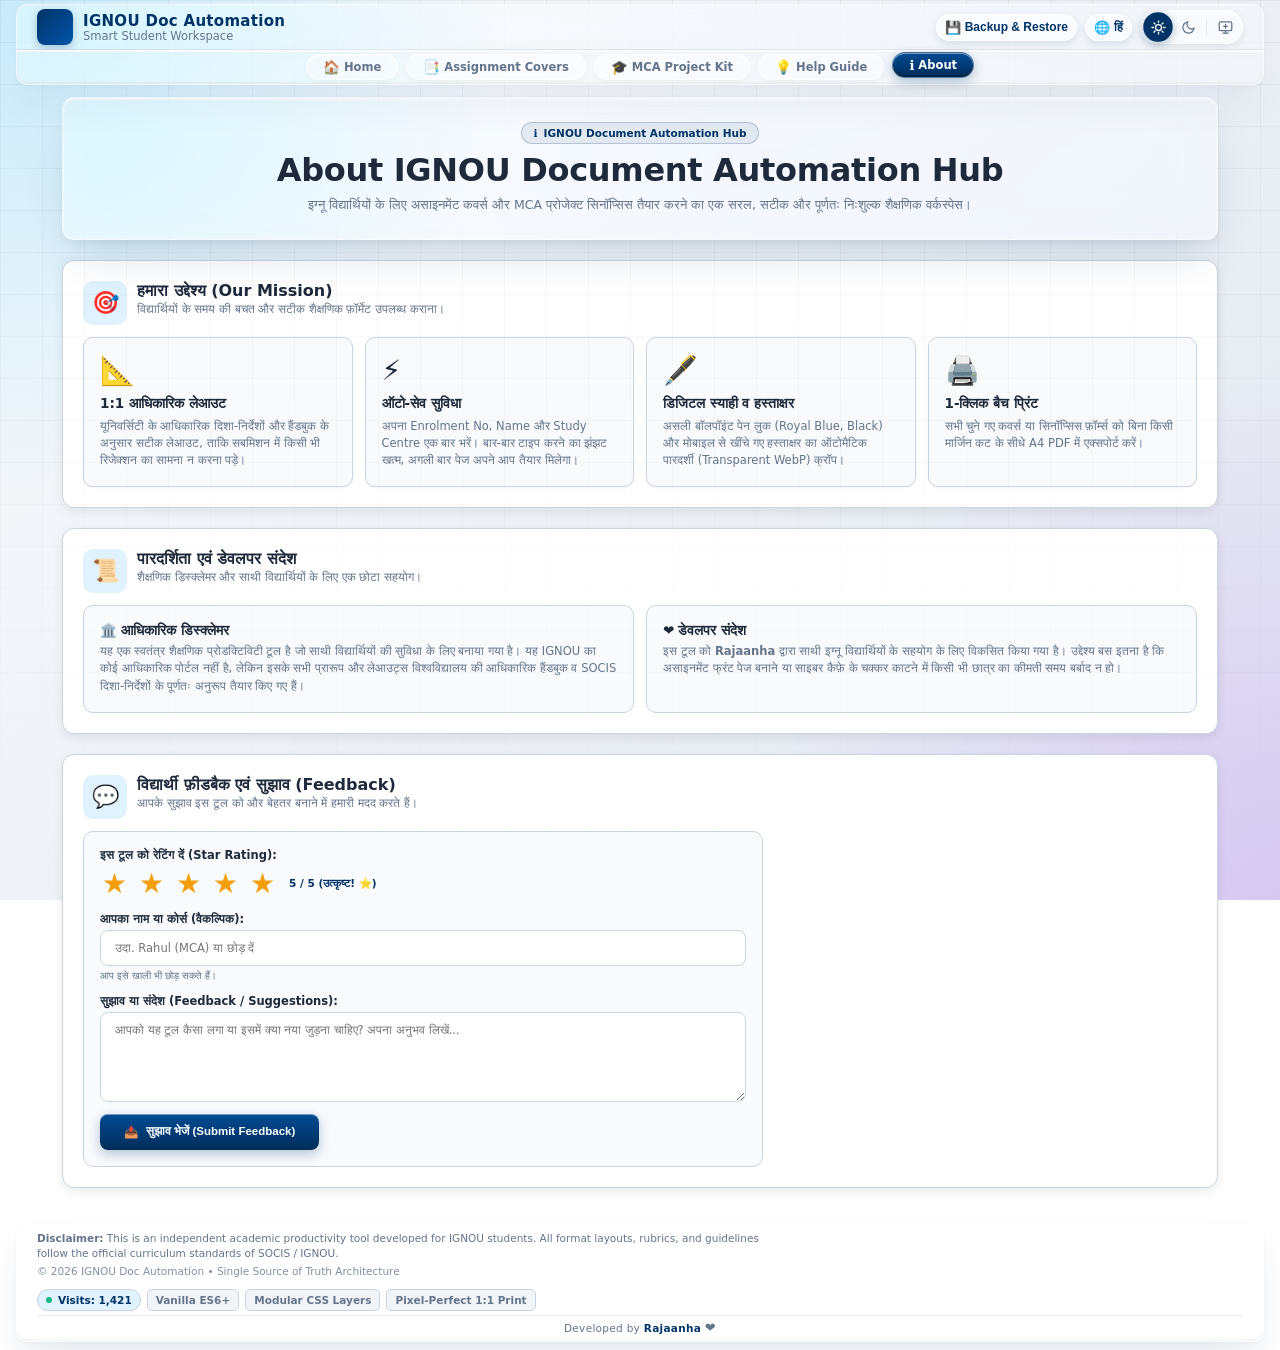
==== app/about.html @ 2e5c44c4 "add sinopsis templates ," ====
<!doctype html>
<html lang="hi" data-theme="light">
	<head>
		<meta charset="UTF-8" />
		<meta name="viewport" content="width=device-width, initial-scale=1.0" />
		<title>About - IGNOU Document Automation Hub</title>
		<link rel="stylesheet" href="./css/about.css" />
		<script type="module" src="./js/shared/header.component.js"></script>
		<script type="module" src="./js/shared/footer.component.js"></script>
		<script type="module" src="./js/about/about.js"></script>
	</head>
	<body>
		<!-- Global Shared Application Navigation Header -->
		<ignou-header active-page="about"></ignou-header>

		<!-- Main About Page Layout -->
		<main class="about-page-container">
			<!-- Hero Zone -->
			<header class="about-hero-zone">
				<span class="hero-badge">
					<span>ℹ️</span> <span>IGNOU Document Automation Hub</span>
				</span>
				<h1 class="hero-title">About IGNOU Document Automation Hub</h1>
				<p class="hero-subtitle">
					इग्नू विद्यार्थियों के लिए असाइनमेंट कवर्स और MCA प्रोजेक्ट सिनॉप्सिस तैयार करने का एक सरल, सटीक और पूर्णतः निःशुल्क शैक्षणिक वर्कस्पेस।
				</p>
			</header>

			<!-- Section 1: हमारा उद्देश्य एवं मुख्य खूबियां -->
			<section class="about-section-card">
				<div class="sec-header">
					<div class="sec-icon-badge">🎯</div>
					<div class="sec-title-group">
						<h2>हमारा उद्देश्य (Our Mission)</h2>
						<p>विद्यार्थियों के समय की बचत और सटीक शैक्षणिक फ़ॉर्मेट उपलब्ध कराना।</p>
					</div>
				</div>

				<div class="about-features-grid">
					<div class="feature-card">
						<span class="card-icon">📐</span>
						<h3>1:1 आधिकारिक लेआउट</h3>
						<p>यूनिवर्सिटी के आधिकारिक दिशा-निर्देशों और हैंडबुक के अनुसार सटीक लेआउट, ताकि सबमिशन में किसी भी रिजेक्शन का सामना न करना पड़े।</p>
					</div>
					<div class="feature-card">
						<span class="card-icon">⚡</span>
						<h3>ऑटो-सेव सुविधा</h3>
						<p>अपना Enrolment No, Name और Study Centre एक बार भरें। बार-बार टाइप करने का झंझट खत्म, अगली बार पेज अपने आप तैयार मिलेगा।</p>
					</div>
					<div class="feature-card">
						<span class="card-icon">🖋️</span>
						<h3>डिजिटल स्याही व हस्ताक्षर</h3>
						<p>असली बॉलपॉइंट पेन लुक (Royal Blue, Black) और मोबाइल से खींचे गए हस्ताक्षर का ऑटोमैटिक पारदर्शी (Transparent WebP) क्रॉप।</p>
					</div>
					<div class="feature-card">
						<span class="card-icon">🖨️</span>
						<h3>1-क्लिक बैच प्रिंट</h3>
						<p>सभी चुने गए कवर्स या सिनॉप्सिस फ़ॉर्म्स को बिना किसी मार्जिन कट के सीधे A4 PDF में एक्सपोर्ट करें।</p>
					</div>
				</div>
			</section>

			<!-- Section 2: आधिकारिक डिस्क्लेमर एवं डेवलपर परिचय -->
			<section class="about-section-card">
				<div class="sec-header">
					<div class="sec-icon-badge">📜</div>
					<div class="sec-title-group">
						<h2>पारदर्शिता एवं डेवलपर संदेश</h2>
						<p>शैक्षणिक डिस्क्लेमर और साथी विद्यार्थियों के लिए एक छोटा सहयोग।</p>
					</div>
				</div>

				<div class="about-info-dual-grid">
					<div class="info-pane">
						<span class="info-pane-title"><span>🏛️</span> <span>आधिकारिक डिस्क्लेमर</span></span>
						<p>
							यह एक स्वतंत्र शैक्षणिक प्रोडक्टिविटी टूल है जो साथी विद्यार्थियों की सुविधा के लिए बनाया गया है। यह IGNOU का कोई आधिकारिक पोर्टल नहीं है, लेकिन इसके सभी प्रारूप और लेआउट्स विश्वविद्यालय की आधिकारिक हैंडबुक व SOCIS दिशा-निर्देशों के पूर्णतः अनुरूप तैयार किए गए हैं।
						</p>
					</div>
					<div class="info-pane">
						<span class="info-pane-title"><span>❤️</span> <span>डेवलपर संदेश</span></span>
						<p>
							इस टूल को <strong>Rajaanha</strong> द्वारा साथी इग्नू विद्यार्थियों के सहयोग के लिए विकसित किया गया है। उद्देश्य बस इतना है कि असाइनमेंट फ्रंट पेज बनाने या साइबर कैफ़े के चक्कर काटने में किसी भी छात्र का कीमती समय बर्बाद न हो।
						</p>
					</div>
				</div>
			</section>

			<!-- Section 3: छात्र फ़ीडबैक एवं सुझाव फ़ॉर्म -->
			<section class="about-section-card" id="sec-feedback">
				<div class="sec-header">
					<div class="sec-icon-badge">💬</div>
					<div class="sec-title-group">
						<h2>विद्यार्थी फ़ीडबैक एवं सुझाव (Feedback)</h2>
						<p>आपके सुझाव इस टूल को और बेहतर बनाने में हमारी मदद करते हैं।</p>
					</div>
				</div>

				<form class="feedback-form-box" id="feedbackForm">
					<!-- Alert Banner -->
					<div class="feedback-alert" id="feedbackAlert"></div>

					<!-- Star Rating Row -->
					<div class="form-row">
						<label>इस टूल को रेटिंग दें (Star Rating):</label>
						<div class="star-rating-selector" role="radiogroup" aria-label="Star Rating">
							<button type="button" class="star-btn active" data-val="1" aria-label="1 Star">★</button>
							<button type="button" class="star-btn active" data-val="2" aria-label="2 Stars">★</button>
							<button type="button" class="star-btn active" data-val="3" aria-label="3 Stars">★</button>
							<button type="button" class="star-btn active" data-val="4" aria-label="4 Stars">★</button>
							<button type="button" class="star-btn active" data-val="5" aria-label="5 Stars">★</button>
							<span class="rating-text-badge" id="ratingTextBadge">5 / 5 (उत्कृष्ट! ⭐)</span>
						</div>
					</div>

					<!-- Name / Course Row -->
					<div class="form-row">
						<label for="inputFeedbackName">आपका नाम या कोर्स (वैकल्पिक):</label>
						<input type="text" id="inputFeedbackName" placeholder="उदा. Rahul (MCA) या छोड़ दें" maxlength="80">
						<span class="field-hint">आप इसे खाली भी छोड़ सकते हैं।</span>
					</div>

					<!-- Feedback Message Row -->
					<div class="form-row">
						<label for="inputFeedbackMessage">सुझाव या संदेश (Feedback / Suggestions):</label>
						<textarea id="inputFeedbackMessage" placeholder="आपको यह टूल कैसा लगा या इसमें क्या नया जुड़ना चाहिए? अपना अनुभव लिखें..." required maxlength="800"></textarea>
					</div>

					<!-- Submit Button -->
					<button type="submit" class="btn-submit-feedback" id="btnSubmitFeedback">
						<span>📤</span> <span>सुझाव भेजें (Submit Feedback)</span>
					</button>
				</form>
			</section>
		</main>

		<!-- Global Shared Application Footer -->
		<ignou-footer></ignou-footer>
	</body>
</html>
---- app/css/about.css ----
/**
 * Master Stylesheet: IGNOU Document Automation Hub (about.html)
 * Single Responsibility: Bundles common shared foundation and about page styles.
 */
@import url("./common.css");
@import url("./modules/about.css");
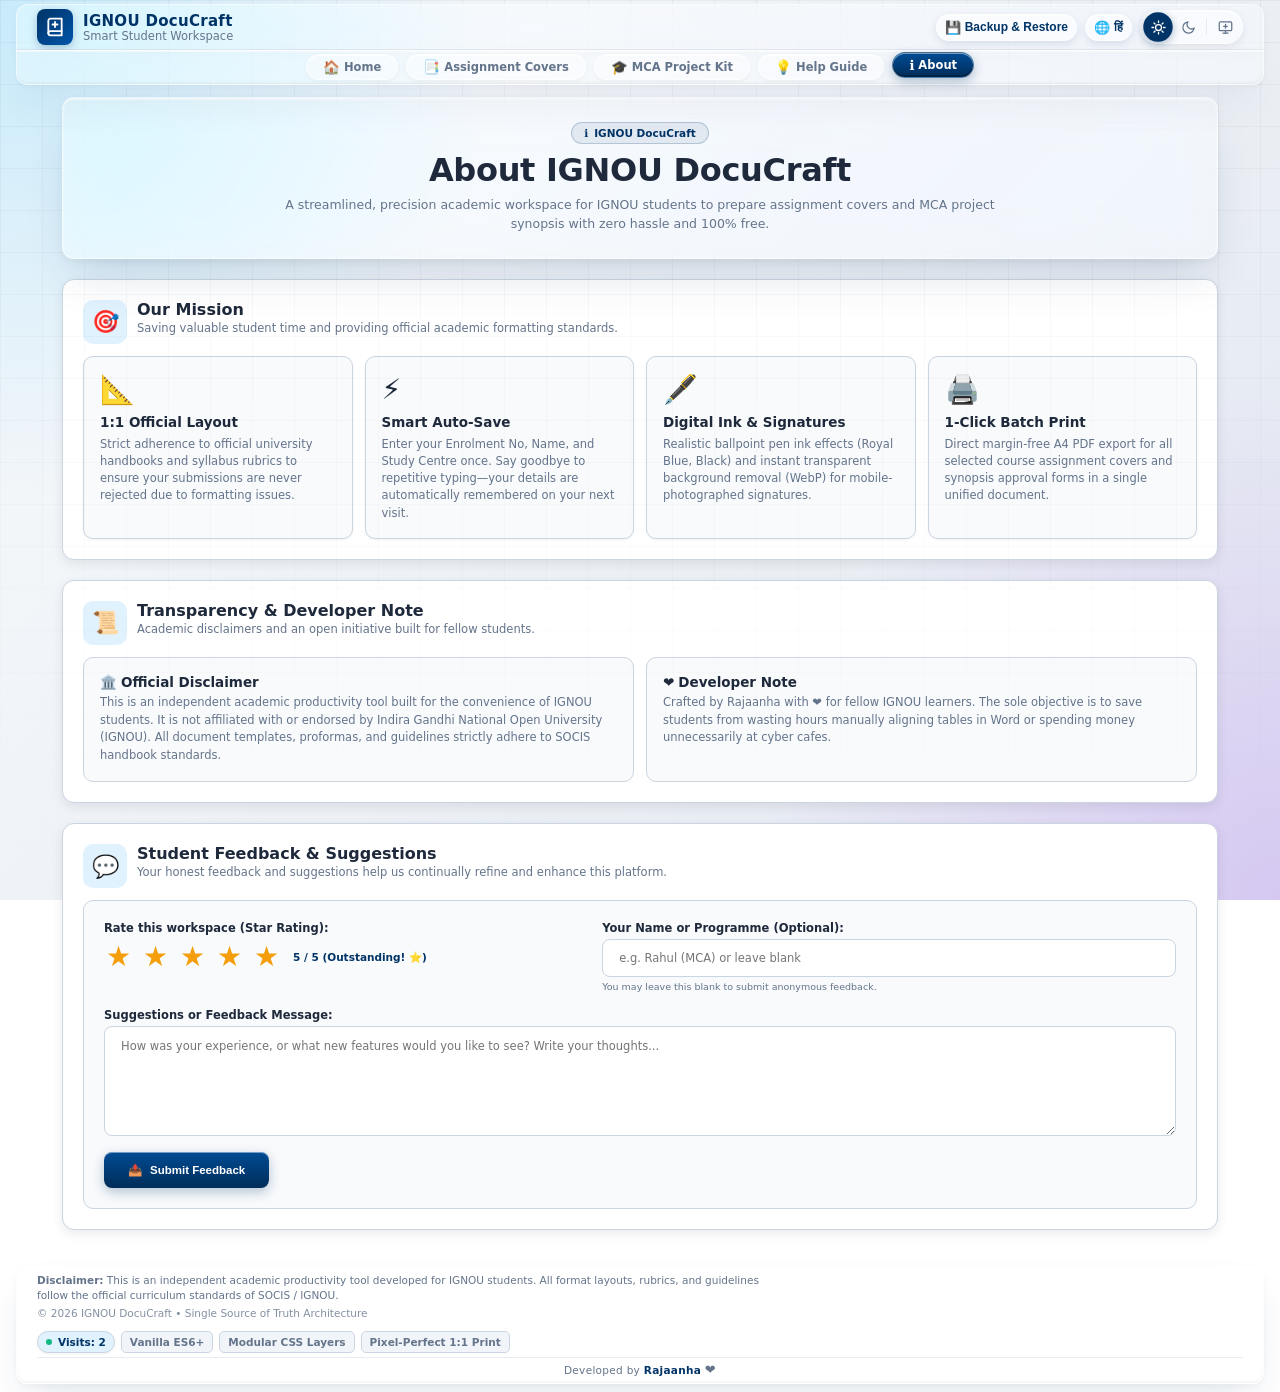
==== commit 5557b837: "add help and about page" ====
--- a/app/about.html
+++ b/app/about.html
@@ -3,7 +3,7 @@
 	<head>
 		<meta charset="UTF-8" />
 		<meta name="viewport" content="width=device-width, initial-scale=1.0" />
-		<title>About - IGNOU Document Automation Hub</title>
+		<title>About - IGNOU DocuCraft</title>
 		<link rel="stylesheet" href="./css/about.css" />
 		<script type="module" src="./js/shared/header.component.js"></script>
 		<script type="module" src="./js/shared/footer.component.js"></script>
@@ -18,10 +18,10 @@
 			<!-- Hero Zone -->
 			<header class="about-hero-zone">
 				<span class="hero-badge">
-					<span>ℹ️</span> <span>IGNOU Document Automation Hub</span>
+					<span>ℹ️</span> <span data-i18n="about.heroBadge">IGNOU DocuCraft</span>
 				</span>
-				<h1 class="hero-title">About IGNOU Document Automation Hub</h1>
-				<p class="hero-subtitle">
+				<h1 class="hero-title" data-i18n="about.heroTitle">About IGNOU DocuCraft</h1>
+				<p class="hero-subtitle" data-i18n="about.heroSubtitle">
 					इग्नू विद्यार्थियों के लिए असाइनमेंट कवर्स और MCA प्रोजेक्ट सिनॉप्सिस तैयार करने का एक सरल, सटीक और पूर्णतः निःशुल्क शैक्षणिक वर्कस्पेस।
 				</p>
 			</header>
@@ -31,31 +31,31 @@
 				<div class="sec-header">
 					<div class="sec-icon-badge">🎯</div>
 					<div class="sec-title-group">
-						<h2>हमारा उद्देश्य (Our Mission)</h2>
-						<p>विद्यार्थियों के समय की बचत और सटीक शैक्षणिक फ़ॉर्मेट उपलब्ध कराना।</p>
+						<h2 data-i18n="about.missionTitle">हमारा उद्देश्य (Our Mission)</h2>
+						<p data-i18n="about.missionSub">विद्यार्थियों के समय की बचत और सटीक शैक्षणिक फ़ॉर्मेट उपलब्ध कराना।</p>
 					</div>
 				</div>
 
 				<div class="about-features-grid">
 					<div class="feature-card">
 						<span class="card-icon">📐</span>
-						<h3>1:1 आधिकारिक लेआउट</h3>
-						<p>यूनिवर्सिटी के आधिकारिक दिशा-निर्देशों और हैंडबुक के अनुसार सटीक लेआउट, ताकि सबमिशन में किसी भी रिजेक्शन का सामना न करना पड़े।</p>
+						<h3 data-i18n="about.feat1Title">1:1 आधिकारिक लेआउट</h3>
+						<p data-i18n="about.feat1Desc">यूनिवर्सिटी के आधिकारिक दिशा-निर्देशों और हैंडबुक के अनुसार सटीक लेआउट, ताकि सबमिशन में किसी भी रिजेक्शन का सामना न करना पड़े।</p>
 					</div>
 					<div class="feature-card">
 						<span class="card-icon">⚡</span>
-						<h3>ऑटो-सेव सुविधा</h3>
-						<p>अपना Enrolment No, Name और Study Centre एक बार भरें। बार-बार टाइप करने का झंझट खत्म, अगली बार पेज अपने आप तैयार मिलेगा।</p>
+						<h3 data-i18n="about.feat2Title">ऑटो-सेव सुविधा</h3>
+						<p data-i18n="about.feat2Desc">अपना Enrolment No, Name और Study Centre एक बार भरें। बार-बार टाइप करने का झंझट खत्म, अगली बार पेज अपने आप तैयार मिलेगा।</p>
 					</div>
 					<div class="feature-card">
 						<span class="card-icon">🖋️</span>
-						<h3>डिजिटल स्याही व हस्ताक्षर</h3>
-						<p>असली बॉलपॉइंट पेन लुक (Royal Blue, Black) और मोबाइल से खींचे गए हस्ताक्षर का ऑटोमैटिक पारदर्शी (Transparent WebP) क्रॉप।</p>
+						<h3 data-i18n="about.feat3Title">डिजिटल स्याही व हस्ताक्षर</h3>
+						<p data-i18n="about.feat3Desc">असली बॉलपॉइंट पेन लुक (Royal Blue, Black) और मोबाइल से खींचे गए हस्ताक्षर का ऑटोमैटिक पारदर्शी (Transparent WebP) क्रॉप।</p>
 					</div>
 					<div class="feature-card">
 						<span class="card-icon">🖨️</span>
-						<h3>1-क्लिक बैच प्रिंट</h3>
-						<p>सभी चुने गए कवर्स या सिनॉप्सिस फ़ॉर्म्स को बिना किसी मार्जिन कट के सीधे A4 PDF में एक्सपोर्ट करें।</p>
+						<h3 data-i18n="about.feat4Title">1-क्लिक बैच प्रिंट</h3>
+						<p data-i18n="about.feat4Desc">सभी चुने गए कवर्स या सिनॉप्सिस फ़ॉर्म्स को बिना किसी मार्जिन कट के सीधे A4 PDF में एक्सपोर्ट करें।</p>
 					</div>
 				</div>
 			</section>
@@ -65,22 +65,22 @@
 				<div class="sec-header">
 					<div class="sec-icon-badge">📜</div>
 					<div class="sec-title-group">
-						<h2>पारदर्शिता एवं डेवलपर संदेश</h2>
-						<p>शैक्षणिक डिस्क्लेमर और साथी विद्यार्थियों के लिए एक छोटा सहयोग।</p>
+						<h2 data-i18n="about.transparencyTitle">पारदर्शिता एवं डेवलपर संदेश</h2>
+						<p data-i18n="about.transparencySub">शैक्षणिक डिस्क्लेमर और साथी विद्यार्थियों के लिए एक छोटा सहयोग।</p>
 					</div>
 				</div>
 
 				<div class="about-info-dual-grid">
 					<div class="info-pane">
-						<span class="info-pane-title"><span>🏛️</span> <span>आधिकारिक डिस्क्लेमर</span></span>
-						<p>
+						<span class="info-pane-title"><span>🏛️</span> <span data-i18n="about.disclaimerTitle">आधिकारिक डिस्क्लेमर</span></span>
+						<p data-i18n="about.disclaimerBody">
 							यह एक स्वतंत्र शैक्षणिक प्रोडक्टिविटी टूल है जो साथी विद्यार्थियों की सुविधा के लिए बनाया गया है। यह IGNOU का कोई आधिकारिक पोर्टल नहीं है, लेकिन इसके सभी प्रारूप और लेआउट्स विश्वविद्यालय की आधिकारिक हैंडबुक व SOCIS दिशा-निर्देशों के पूर्णतः अनुरूप तैयार किए गए हैं।
 						</p>
 					</div>
 					<div class="info-pane">
-						<span class="info-pane-title"><span>❤️</span> <span>डेवलपर संदेश</span></span>
-						<p>
-							इस टूल को <strong>Rajaanha</strong> द्वारा साथी इग्नू विद्यार्थियों के सहयोग के लिए विकसित किया गया है। उद्देश्य बस इतना है कि असाइनमेंट फ्रंट पेज बनाने या साइबर कैफ़े के चक्कर काटने में किसी भी छात्र का कीमती समय बर्बाद न हो।
+						<span class="info-pane-title"><span>❤️</span> <span data-i18n="about.developerTitle">डेवलपर संदेश</span></span>
+						<p data-i18n="about.developerBody">
+							इस टूल को Rajaanha द्वारा साथी इग्नू विद्यार्थियों के सहयोग के लिए विकसित किया गया है। उद्देश्य बस इतना है कि असाइनमेंट फ्रंट पेज बनाने या साइबर कैफ़े के चक्कर काटने में किसी भी छात्र का कीमती समय बर्बाद न हो।
 						</p>
 					</div>
 				</div>
@@ -91,8 +91,8 @@
 				<div class="sec-header">
 					<div class="sec-icon-badge">💬</div>
 					<div class="sec-title-group">
-						<h2>विद्यार्थी फ़ीडबैक एवं सुझाव (Feedback)</h2>
-						<p>आपके सुझाव इस टूल को और बेहतर बनाने में हमारी मदद करते हैं।</p>
+						<h2 data-i18n="about.feedbackTitle">विद्यार्थी फ़ीडबैक एवं सुझाव (Feedback)</h2>
+						<p data-i18n="about.feedbackSub">आपके सुझाव इस टूल को और बेहतर बनाने में हमारी मदद करते हैं।</p>
 					</div>
 				</div>
 
@@ -100,35 +100,38 @@
 					<!-- Alert Banner -->
 					<div class="feedback-alert" id="feedbackAlert"></div>
 
-					<!-- Star Rating Row -->
-					<div class="form-row">
-						<label>इस टूल को रेटिंग दें (Star Rating):</label>
-						<div class="star-rating-selector" role="radiogroup" aria-label="Star Rating">
-							<button type="button" class="star-btn active" data-val="1" aria-label="1 Star">★</button>
-							<button type="button" class="star-btn active" data-val="2" aria-label="2 Stars">★</button>
-							<button type="button" class="star-btn active" data-val="3" aria-label="3 Stars">★</button>
-							<button type="button" class="star-btn active" data-val="4" aria-label="4 Stars">★</button>
-							<button type="button" class="star-btn active" data-val="5" aria-label="5 Stars">★</button>
-							<span class="rating-text-badge" id="ratingTextBadge">5 / 5 (उत्कृष्ट! ⭐)</span>
+					<!-- Top 2-Column Grid: Star Rating + Student Name -->
+					<div class="feedback-top-grid">
+						<!-- Star Rating Column -->
+						<div class="form-row">
+							<label data-i18n="about.ratingLabel">इस टूल को रेटिंग दें (Star Rating):</label>
+							<div class="star-rating-selector" role="radiogroup" aria-label="Star Rating">
+								<button type="button" class="star-btn active" data-val="1" aria-label="1 Star">★</button>
+								<button type="button" class="star-btn active" data-val="2" aria-label="2 Stars">★</button>
+								<button type="button" class="star-btn active" data-val="3" aria-label="3 Stars">★</button>
+								<button type="button" class="star-btn active" data-val="4" aria-label="4 Stars">★</button>
+								<button type="button" class="star-btn active" data-val="5" aria-label="5 Stars">★</button>
+								<span class="rating-text-badge" id="ratingTextBadge">5 / 5 (उत्कृष्ट! ⭐)</span>
+							</div>
 						</div>
-					</div>
 
-					<!-- Name / Course Row -->
-					<div class="form-row">
-						<label for="inputFeedbackName">आपका नाम या कोर्स (वैकल्पिक):</label>
-						<input type="text" id="inputFeedbackName" placeholder="उदा. Rahul (MCA) या छोड़ दें" maxlength="80">
-						<span class="field-hint">आप इसे खाली भी छोड़ सकते हैं।</span>
+						<!-- Name / Course Column -->
+						<div class="form-row">
+							<label for="inputFeedbackName" data-i18n="about.nameLabel">आपका नाम या कोर्स (वैकल्पिक):</label>
+							<input type="text" id="inputFeedbackName" placeholder="उदा. Rahul (MCA) या छोड़ दें" data-i18n-attr="placeholder:about.namePlaceholder" maxlength="80">
+							<span class="field-hint" data-i18n="about.nameHint">आप इसे खाली भी छोड़ सकते हैं।</span>
+						</div>
 					</div>
 
 					<!-- Feedback Message Row -->
 					<div class="form-row">
-						<label for="inputFeedbackMessage">सुझाव या संदेश (Feedback / Suggestions):</label>
-						<textarea id="inputFeedbackMessage" placeholder="आपको यह टूल कैसा लगा या इसमें क्या नया जुड़ना चाहिए? अपना अनुभव लिखें..." required maxlength="800"></textarea>
+						<label for="inputFeedbackMessage" data-i18n="about.msgLabel">सुझाव या संदेश (Feedback / Suggestions):</label>
+						<textarea id="inputFeedbackMessage" placeholder="आपको यह टूल कैसा लगा या इसमें क्या नया जुड़ना चाहिए? अपना अनुभव लिखें..." data-i18n-attr="placeholder:about.msgPlaceholder" required maxlength="800"></textarea>
 					</div>
 
 					<!-- Submit Button -->
 					<button type="submit" class="btn-submit-feedback" id="btnSubmitFeedback">
-						<span>📤</span> <span>सुझाव भेजें (Submit Feedback)</span>
+						<span>📤</span> <span data-i18n="about.btnSubmit">सुझाव भेजें (Submit Feedback)</span>
 					</button>
 				</form>
 			</section>
